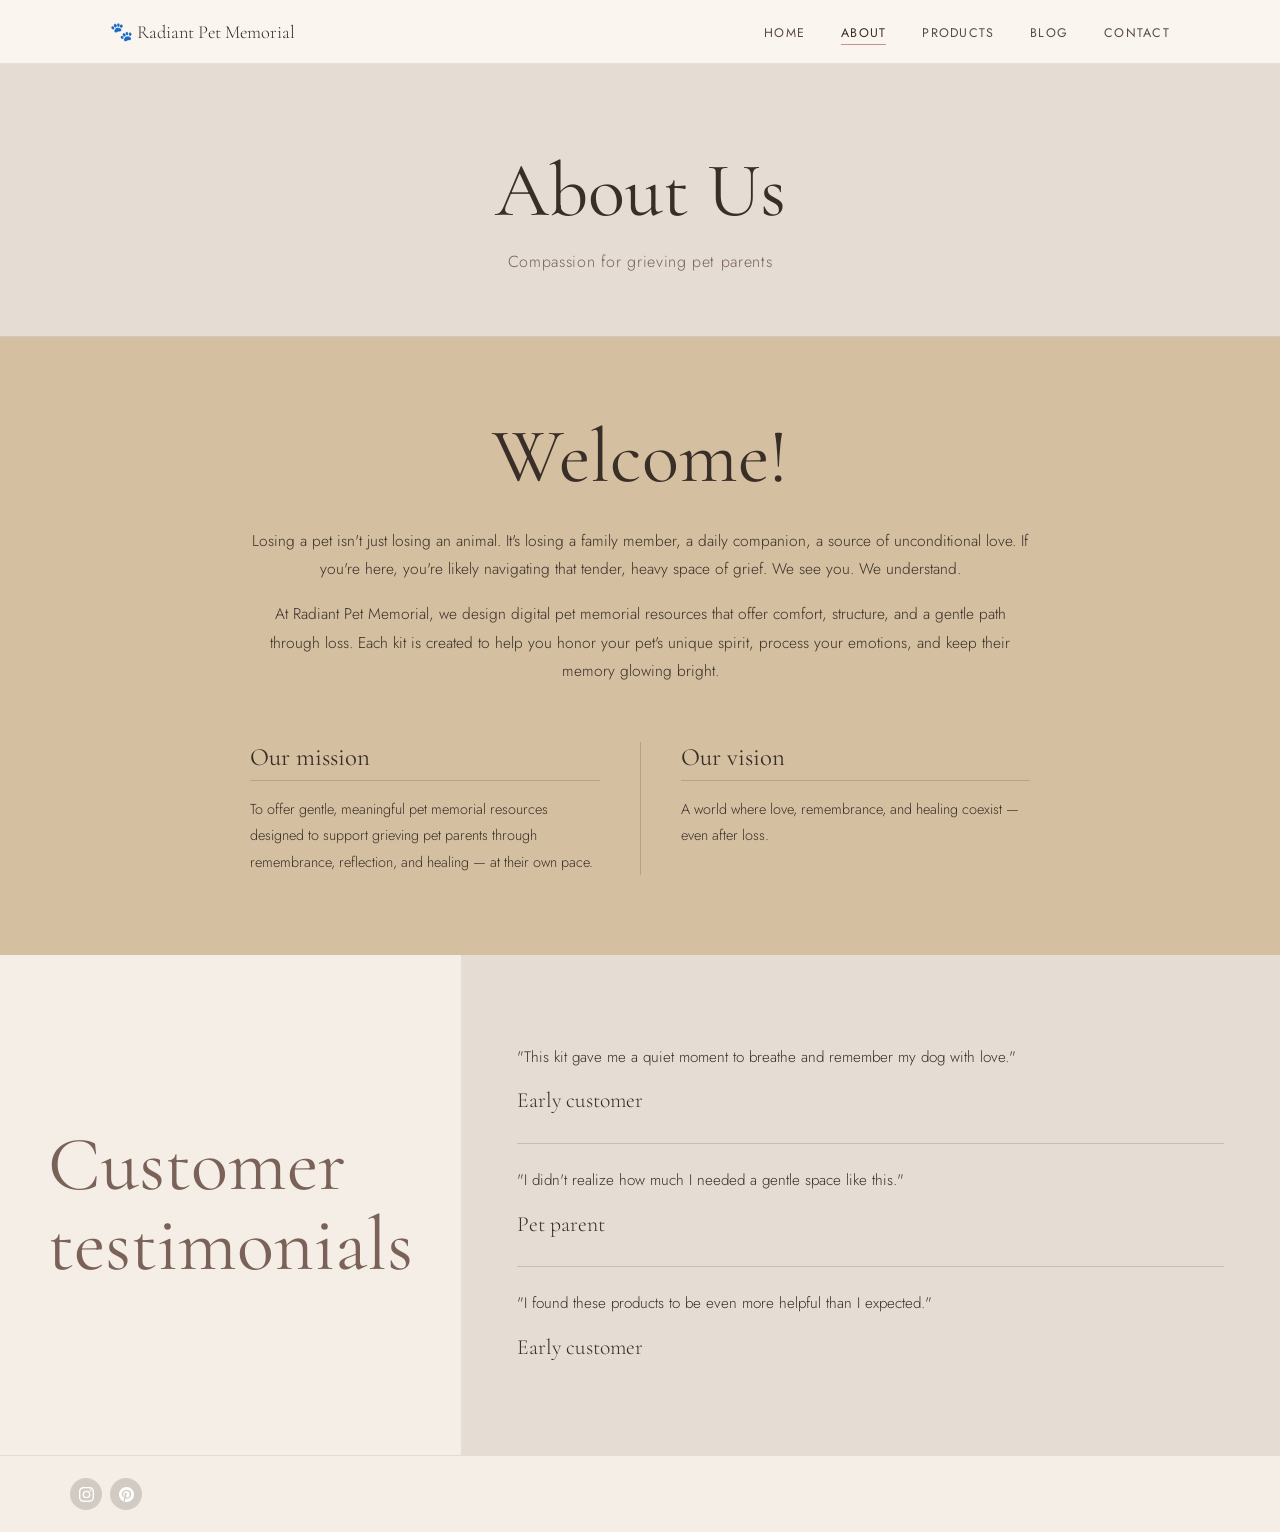
==== about.html @ f90ba98f "Remove footer nav and update Etsy links" ====
<!DOCTYPE html>
<html lang="en">
<head>
  <meta charset="UTF-8" />
  <meta name="viewport" content="width=device-width, initial-scale=1.0" />
  <title>About – Radiant Pet Memorial</title>
  <link rel="preconnect" href="https://fonts.googleapis.com" />
  <link rel="preconnect" href="https://fonts.gstatic.com" crossorigin />
  <link href="https://fonts.googleapis.com/css2?family=Cormorant+Garamond:ital,wght@0,300;0,400;0,500;1,300;1,400&family=Jost:wght@300;400;500&display=swap" rel="stylesheet" />
  <link rel="stylesheet" href="style.css" />
  <style>
    .about-hero {
      background: #e5ddd4;
      padding: 80px 40px 60px;
      text-align: center;
      border-bottom: 1px solid rgba(58,46,40,0.12);
    }
    .about-hero h1 {
      font-family: 'Cormorant Garamond', Georgia, serif;
      font-size: clamp(3rem, 6vw, 5rem);
      font-weight: 400;
      color: #3a2e28;
      margin-bottom: 0.6rem;
    }
    .about-hero p {
      font-size: 1rem;
      color: #7a6258;
      letter-spacing: 0.04em;
    }
  </style>
</head>
<body class="page">

  <nav class="navbar">
    <div class="nav-inner">
      <a href="index.html" class="nav-logo">🐾 Radiant Pet Memorial</a>
      <button class="nav-toggle" id="navToggle"><span></span><span></span><span></span></button>
      <ul class="nav-links" id="navLinks">
        <li><a href="index.html">Home</a></li>
        <li><a href="about.html" class="active">About</a></li>
        <li><a href="products.html">Products</a></li>
        <li><a href="blog.html">Blog</a></li>
        <li><a href="contact.html">Contact</a></li>
      </ul>
    </div>
  </nav>

  <div class="about-hero">
    <h1>About Us</h1>
    <p>Compassion for grieving pet parents</p>
  </div>

  <!-- WELCOME FULL -->
  <section class="sec-tan">
    <div class="sec-inner-sm">
      <div class="welcome-text">
        <h2 class="display">Welcome!</h2>
        <p>Losing a pet isn't just losing an animal. It's losing a family member, a daily companion, a source of unconditional love. If you're here, you're likely navigating that tender, heavy space of grief. We see you. We understand.</p>
        <p>At Radiant Pet Memorial, we design digital pet memorial resources that offer comfort, structure, and a gentle path through loss. Each kit is created to help you honor your pet's unique spirit, process your emotions, and keep their memory glowing bright.</p>
      </div>

      <div class="mission-vision">
        <div class="mv-col">
          <h3>Our mission</h3>
          <p>To offer gentle, meaningful pet memorial resources designed to support grieving pet parents through remembrance, reflection, and healing — at their own pace.</p>
        </div>
        <div class="mv-divider"></div>
        <div class="mv-col">
          <h3>Our vision</h3>
          <p>A world where love, remembrance, and healing coexist — even after loss.</p>
        </div>
      </div>
    </div>
  </section>

  <!-- TESTIMONIALS -->
  <div class="testimonials-layout">
    <div class="t-left">
      <h2 class="display muted">Customer<br />testimonials</h2>
    </div>
    <div class="t-right">
      <div class="testimonial">
        <p class="quote">"This kit gave me a quiet moment to breathe and remember my dog with love."</p>
        <p class="author">Early customer</p>
      </div>
      <hr class="t-hr" />
      <div class="testimonial">
        <p class="quote">"I didn't realize how much I needed a gentle space like this."</p>
        <p class="author">Pet parent</p>
      </div>
      <hr class="t-hr" />
      <div class="testimonial">
        <p class="quote">"I found these products to be even more helpful than I expected."</p>
        <p class="author">Early customer</p>
      </div>
    </div>
  </div>

  <footer class="footer">
    <div class="footer-inner">
      <div class="footer-social">
        <a href="https://www.instagram.com/radiantpetmemorial?igsh=MTEweGh0MDZ3ZXppZw==" target="_blank" rel="noopener" aria-label="Instagram" class="social-btn">
          <svg viewBox="0 0 24 24" fill="currentColor" width="15" height="15"><path d="M12 2.163c3.204 0 3.584.012 4.85.07 3.252.148 4.771 1.691 4.919 4.919.058 1.265.069 1.645.069 4.849 0 3.205-.012 3.584-.069 4.849-.149 3.225-1.664 4.771-4.919 4.919-1.266.058-1.644.07-4.85.07-3.204 0-3.584-.012-4.849-.07-3.26-.149-4.771-1.699-4.919-4.92-.058-1.265-.07-1.644-.07-4.849 0-3.204.013-3.583.07-4.849.149-3.227 1.664-4.771 4.919-4.919 1.266-.057 1.645-.069 4.849-.069zM12 0C8.741 0 8.333.014 7.053.072 2.695.272.273 2.69.073 7.052.014 8.333 0 8.741 0 12c0 3.259.014 3.668.072 4.948.2 4.358 2.618 6.78 6.98 6.98C8.333 23.986 8.741 24 12 24c3.259 0 3.668-.014 4.948-.072 4.354-.2 6.782-2.618 6.979-6.98.059-1.28.073-1.689.073-4.948 0-3.259-.014-3.667-.072-4.947-.196-4.354-2.617-6.78-6.979-6.98C15.668.014 15.259 0 12 0zm0 5.838a6.162 6.162 0 100 12.324 6.162 6.162 0 000-12.324zM12 16a4 4 0 110-8 4 4 0 010 8zm6.406-11.845a1.44 1.44 0 100 2.881 1.44 1.44 0 000-2.881z"/></svg>
        </a>
        <a href="https://radiantpetmemorial.etsy.com" target="_blank" rel="noopener" aria-label="Etsy" class="social-btn">
          <svg viewBox="0 0 24 24" fill="currentColor" width="15" height="15"><path d="M12 0C5.373 0 0 5.373 0 12c0 5.084 3.163 9.426 7.627 11.174-.105-.949-.2-2.405.042-3.441.218-.937 1.407-5.965 1.407-5.965s-.359-.719-.359-1.782c0-1.668.967-2.914 2.171-2.914 1.023 0 1.518.769 1.518 1.69 0 1.029-.655 2.568-.994 3.995-.283 1.194.599 2.169 1.777 2.169 2.133 0 3.772-2.249 3.772-5.495 0-2.873-2.064-4.882-5.012-4.882-3.414 0-5.418 2.561-5.418 5.207 0 1.031.397 2.138.893 2.738a.36.36 0 01.083.345l-.333 1.36c-.053.22-.174.267-.402.161-1.499-.698-2.436-2.889-2.436-4.649 0-3.785 2.75-7.262 7.929-7.262 4.163 0 7.398 2.967 7.398 6.931 0 4.136-2.607 7.464-6.227 7.464-1.216 0-2.359-.632-2.75-1.378l-.748 2.853c-.271 1.043-1.002 2.35-1.492 3.146C9.57 23.812 10.763 24 12 24c6.627 0 12-5.373 12-12S18.627 0 12 0z"/></svg>
        </a>
      </div>
    </div>
  </footer>

  <script src="script.js"></script>
</body>
</html>
---- style.css ----
/* ===== RESET ===== */
*, *::before, *::after { box-sizing: border-box; margin: 0; padding: 0; }
html { scroll-behavior: smooth; }
body {
  font-family: 'Jost', Arial, sans-serif;
  font-weight: 300;
  color: #3a2e28;
  background: #fff;
  overflow-x: hidden;
}
a { text-decoration: none; color: inherit; }
img { display: block; max-width: 100%; }

/* ===== NAV ===== */
.navbar {
  position: fixed;
  top: 0; left: 0; right: 0;
  z-index: 100;
  background: rgba(250,245,238,0.96);
  backdrop-filter: blur(10px);
  border-bottom: 1px solid rgba(58,46,40,0.1);
  height: 64px;
  display: flex;
  align-items: center;
}
.nav-inner {
  max-width: 1140px;
  margin: 0 auto;
  padding: 0 40px;
  width: 100%;
  display: flex;
  align-items: center;
  justify-content: space-between;
}
.nav-logo {
  font-family: 'Cormorant Garamond', Georgia, serif;
  font-size: 1.15rem;
  color: #3a2e28;
  display: flex;
  align-items: center;
  gap: 7px;
}
.nav-logo img {
  width: 28px;
  height: 28px;
  object-fit: contain;
  display: inline-block;
}
.nav-links {
  list-style: none;
  display: flex;
  gap: 36px;
}
.nav-links a {
  font-size: 0.78rem;
  font-weight: 400;
  letter-spacing: 0.1em;
  text-transform: uppercase;
  color: #5a4a44;
  transition: color 0.2s;
  position: relative;
  padding-bottom: 3px;
}
.nav-links a::after {
  content: '';
  position: absolute;
  bottom: 0; left: 0; right: 0;
  height: 1px;
  background: #c4928a;
  transform: scaleX(0);
  transition: transform 0.25s;
}
.nav-links a:hover, .nav-links a.active { color: #3a2e28; }
.nav-links a:hover::after, .nav-links a.active::after { transform: scaleX(1); }

.nav-toggle {
  display: none;
  flex-direction: column;
  gap: 5px;
  background: none;
  border: none;
  cursor: pointer;
}
.nav-toggle span { display: block; width: 24px; height: 1.5px; background: #3a2e28; }

/* ===== PAGE WRAPPER ===== */
.page { padding-top: 64px; }

/* ===== HERO (Home) ===== */
.hero {
  width: 100%;
  line-height: 0;
  position: relative;
}
.hero img {
  width: 100%;
  height: auto;
  display: block;
}

/* ===== SECTION SHARED ===== */
.sec-tan    { background: #d4c0a0; }
.sec-white  { background: #ffffff; }
.sec-cream  { background: #f5eee6; }
.sec-taupe  { background: #e5ddd4; }
.sec-sage   { background: #a8b49a; }

.sec-inner {
  max-width: 1140px;
  margin: 0 auto;
  padding: 80px 40px;
}
.sec-inner-sm {
  max-width: 860px;
  margin: 0 auto;
  padding: 80px 40px;
}

/* ===== TYPOGRAPHY ===== */
.display {
  font-family: 'Cormorant Garamond', Georgia, serif;
  font-weight: 400;
  font-size: clamp(3rem, 6vw, 5.5rem);
  line-height: 1.05;
  color: #3a2e28;
}
.display.muted { color: #7a6258; }

.heading {
  font-family: 'Cormorant Garamond', Georgia, serif;
  font-weight: 400;
  font-size: clamp(1.8rem, 3.5vw, 2.8rem);
  color: #3a2e28;
  margin-bottom: 1.2rem;
}
.heading.center { text-align: center; }

body p { line-height: 1.85; font-size: 0.97rem; }

/* ===== BUTTONS ===== */
.btn-sage {
  display: inline-block;
  padding: 10px 28px;
  background: #8a9e82;
  color: #fff;
  font-family: 'Jost', sans-serif;
  font-size: 0.85rem;
  font-weight: 400;
  letter-spacing: 0.04em;
  border-radius: 50px;
  transition: background 0.2s;
  margin-top: 1.4rem;
}
.btn-sage:hover { background: #728670; }

.btn-outline-dark {
  display: inline-block;
  padding: 10px 28px;
  background: transparent;
  color: #3a2e28;
  font-family: 'Jost', sans-serif;
  font-size: 0.85rem;
  letter-spacing: 0.04em;
  border-radius: 50px;
  border: 1.5px solid #3a2e28;
  transition: all 0.2s;
  margin-top: 1.4rem;
}
.btn-outline-dark:hover { background: #3a2e28; color: #fff; }

.btn-newsletter {
  display: inline-block;
  padding: 10px 26px;
  background: #8a9e82;
  color: #fff;
  font-family: 'Jost', sans-serif;
  font-size: 0.82rem;
  border-radius: 50px;
  margin-top: 1.2rem;
  transition: background 0.2s;
}
.btn-newsletter:hover { background: #728670; }

/* ===== WELCOME (Home / About) ===== */
.welcome-text { text-align: center; }
.welcome-text .display { margin-bottom: 1.8rem; }
.welcome-text p { max-width: 780px; margin: 0 auto 1rem; color: #3a2e28; }

.mission-vision {
  display: grid;
  grid-template-columns: 1fr 1px 1fr;
  gap: 40px;
  margin-top: 3.5rem;
  text-align: left;
}
.mv-divider { background: rgba(58,46,40,0.2); }
.mv-col h3 {
  font-family: 'Cormorant Garamond', Georgia, serif;
  font-size: 1.55rem;
  font-weight: 400;
  color: #3a2e28;
  border-bottom: 1px solid rgba(58,46,40,0.2);
  padding-bottom: 0.5rem;
  margin-bottom: 0.9rem;
}
.mv-col p { font-size: 0.9rem; color: #3a2e28; margin: 0; }

/* ===== PRODUCTS ===== */
.products-intro { text-align: center; max-width: 780px; margin: 0 auto 3rem; }
.products-grid {
  display: grid;
  grid-template-columns: repeat(3, 1fr);
  gap: 36px;
}
.product-card { display: flex; flex-direction: column; align-items: center; }
.product-card img {
  width: 100%;
  aspect-ratio: 3/4;
  object-fit: cover;
  border-radius: 10px;
  box-shadow: 0 6px 28px rgba(58,46,40,0.12);
  margin-bottom: 14px;
}
.product-label {
  font-family: 'Cormorant Garamond', Georgia, serif;
  font-size: 1.15rem;
  text-align: center;
  color: #3a2e28;
}

/* ===== BLOG ===== */
.blog-layout {
  display: grid;
  grid-template-columns: 1fr 1fr;
  min-height: 540px;
}
.blog-img-col { overflow: hidden; }
.blog-img-col img { width: 100%; height: 100%; object-fit: cover; }
.blog-text-col {
  padding: 72px 60px;
  display: flex;
  flex-direction: column;
  justify-content: center;
}
.blog-text-col .display { margin-bottom: 1.4rem; }
.blog-text-col p { color: #3a2e28; }

/* ===== TESTIMONIALS ===== */
.testimonials-layout {
  display: grid;
  grid-template-columns: 1fr 2fr;
  min-height: 500px;
}
.t-left {
  background: #f5eee6;
  display: flex;
  align-items: center;
  justify-content: center;
  padding: 60px 48px;
}
.t-right {
  background: #e5ddd4;
  padding: 60px 56px;
  display: flex;
  flex-direction: column;
  justify-content: center;
}
.testimonial { padding: 22px 0; }
.testimonial p.quote { font-size: 0.95rem; line-height: 1.85; color: #3a2e28; margin-bottom: 10px; }
.testimonial p.author {
  font-family: 'Cormorant Garamond', Georgia, serif;
  font-size: 1.35rem;
  color: #3a2e28;
}
.t-hr { border: none; border-top: 1px solid rgba(58,46,40,0.18); }

/* ===== FAQs ===== */
.faq-layout {
  display: grid;
  grid-template-columns: 1fr 2fr;
  min-height: 580px;
}
.faq-left {
  background: #f5eee6;
  padding: 60px 40px 0;
  display: flex;
  flex-direction: column;
  overflow: hidden;
}
.faq-left .display { margin-bottom: 32px; }
.faq-pets { display: flex; gap: 0; align-items: flex-end; flex: 1; }
.faq-pets img { width: 50%; object-fit: contain; }

.faq-right {
  background: #a8b49a;
  padding: 60px 56px;
  display: flex;
  flex-direction: column;
  justify-content: center;
}
.faq-item { padding: 22px 0; }
.faq-item h3 {
  font-family: 'Cormorant Garamond', Georgia, serif;
  font-size: 1.3rem;
  font-weight: 400;
  color: #fff;
  margin-bottom: 10px;
  line-height: 1.35;
}
.faq-item p { font-size: 0.88rem; line-height: 1.85; color: rgba(255,255,255,0.92); }
.faq-item p a { color: #fff; text-decoration: underline; }
.faq-hr { border: none; border-top: 1px solid rgba(255,255,255,0.3); }

/* ===== LET'S CONNECT ===== */
.connect-wrap { text-align: center; }
.connect-wrap .display { margin-bottom: 18px; }
.connect-rule {
  border: none;
  border-top: 1px solid rgba(58,46,40,0.22);
  max-width: 480px;
  margin: 0 auto 40px;
}
.connect-pets {
  display: flex;
  justify-content: center;
  align-items: flex-end;
  margin-bottom: 52px;
}
.connect-pets img { height: 170px; width: auto; object-fit: contain; }

.connect-cols {
  display: grid;
  grid-template-columns: repeat(3, 1fr);
  gap: 20px;
  text-align: left;
  max-width: 860px;
  margin: 0 auto;
}
.connect-col h4 {
  font-family: 'Cormorant Garamond', Georgia, serif;
  font-size: 1.4rem;
  font-weight: 400;
  margin-bottom: 6px;
  color: #3a2e28;
}
.connect-col p, .connect-col a { font-size: 0.88rem; color: #3a2e28; }
.connect-col a:hover { text-decoration: underline; }

.social-row { display: flex; gap: 10px; margin-top: 6px; }
.social-btn {
  width: 40px; height: 40px;
  border-radius: 50%;
  background: #8a9e82;
  color: #fff;
  display: flex; align-items: center; justify-content: center;
  transition: background 0.2s, transform 0.2s;
}
.social-btn:hover { background: #6e8468; transform: translateY(-2px); }

/* ===== FOOTER ===== */
.footer {
  background: #f5eee6;
  border-top: 1px solid rgba(58,46,40,0.1);
  padding: 22px 40px;
}
.footer-inner {
  max-width: 1140px;
  margin: 0 auto;
  display: flex;
  align-items: center;
  justify-content: space-between;
  flex-wrap: wrap;
  gap: 14px;
}
.footer-nav { display: flex; gap: 28px; flex-wrap: wrap; }
.footer-nav a {
  font-size: 0.75rem;
  letter-spacing: 0.08em;
  text-transform: uppercase;
  color: #5a4a44;
  transition: color 0.2s;
}
.footer-nav a:hover { color: #3a2e28; }
.footer-social { display: flex; gap: 8px; }
.footer-social .social-btn { width: 32px; height: 32px; background: rgba(58,46,40,0.18); }
.footer-social .social-btn:hover { background: rgba(58,46,40,0.35); transform: none; }

/* ===== RESPONSIVE ===== */
@media (max-width: 900px) {
  .blog-layout,
  .testimonials-layout,
  .faq-layout { grid-template-columns: 1fr; }
  .blog-text-col { padding: 48px 32px; }
  .t-left, .t-right { padding: 48px 32px; }
  .faq-left { padding: 48px 32px 0; }
  .faq-right { padding: 48px 32px; }
  .faq-pets img { width: 50%; }
  .products-grid { grid-template-columns: repeat(2, 1fr); }
  .connect-cols { grid-template-columns: 1fr; text-align: center; }
  .social-row { justify-content: center; }
  .mission-vision { grid-template-columns: 1fr; }
  .mv-divider { height: 1px; }
}

@media (max-width: 640px) {
  .nav-links { display: none; flex-direction: column; position: absolute; top: 64px; left: 0; right: 0; background: #faf5ee; padding: 20px 32px; gap: 18px; border-bottom: 1px solid rgba(58,46,40,0.1); }
  .nav-links.open { display: flex; }
  .nav-toggle { display: flex; }
  .sec-inner, .sec-inner-sm { padding: 60px 24px; }
  .products-grid { grid-template-columns: 1fr; max-width: 300px; margin: 0 auto; }
  .connect-pets img { height: 110px; }
  .footer { padding: 20px 24px; }
  .footer-inner { flex-direction: column; align-items: flex-start; }
}
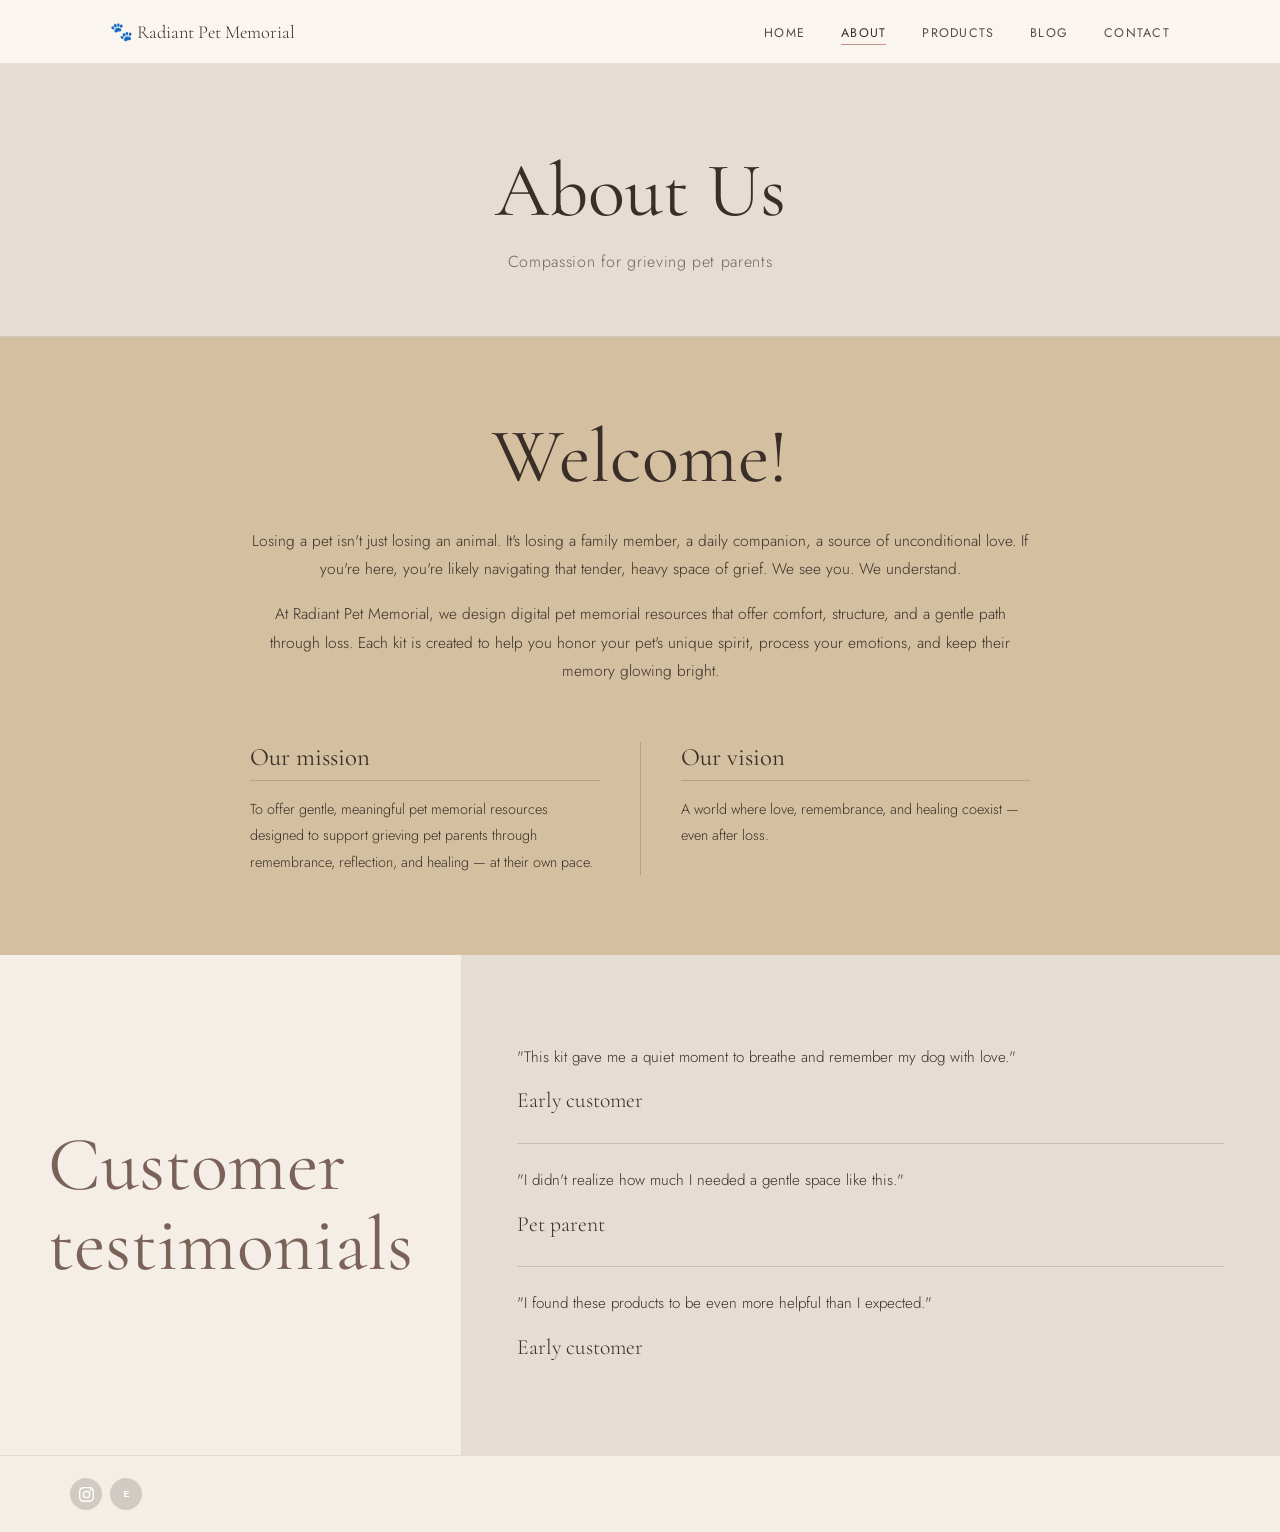
==== commit 53eab8c9: "Fix footer Etsy icon visibility" ====
--- a/about.html
+++ b/about.html
@@ -103,7 +103,7 @@
           <svg viewBox="0 0 24 24" fill="currentColor" width="15" height="15"><path d="M12 2.163c3.204 0 3.584.012 4.85.07 3.252.148 4.771 1.691 4.919 4.919.058 1.265.069 1.645.069 4.849 0 3.205-.012 3.584-.069 4.849-.149 3.225-1.664 4.771-4.919 4.919-1.266.058-1.644.07-4.85.07-3.204 0-3.584-.012-4.849-.07-3.26-.149-4.771-1.699-4.919-4.92-.058-1.265-.07-1.644-.07-4.849 0-3.204.013-3.583.07-4.849.149-3.227 1.664-4.771 4.919-4.919 1.266-.057 1.645-.069 4.849-.069zM12 0C8.741 0 8.333.014 7.053.072 2.695.272.273 2.69.073 7.052.014 8.333 0 8.741 0 12c0 3.259.014 3.668.072 4.948.2 4.358 2.618 6.78 6.98 6.98C8.333 23.986 8.741 24 12 24c3.259 0 3.668-.014 4.948-.072 4.354-.2 6.782-2.618 6.979-6.98.059-1.28.073-1.689.073-4.948 0-3.259-.014-3.667-.072-4.947-.196-4.354-2.617-6.78-6.979-6.98C15.668.014 15.259 0 12 0zm0 5.838a6.162 6.162 0 100 12.324 6.162 6.162 0 000-12.324zM12 16a4 4 0 110-8 4 4 0 010 8zm6.406-11.845a1.44 1.44 0 100 2.881 1.44 1.44 0 000-2.881z"/></svg>
         </a>
         <a href="https://radiantpetmemorial.etsy.com" target="_blank" rel="noopener" aria-label="Etsy" class="social-btn">
-          <svg viewBox="0 0 24 24" fill="currentColor" width="15" height="15"><path d="M12 0C5.373 0 0 5.373 0 12c0 5.084 3.163 9.426 7.627 11.174-.105-.949-.2-2.405.042-3.441.218-.937 1.407-5.965 1.407-5.965s-.359-.719-.359-1.782c0-1.668.967-2.914 2.171-2.914 1.023 0 1.518.769 1.518 1.69 0 1.029-.655 2.568-.994 3.995-.283 1.194.599 2.169 1.777 2.169 2.133 0 3.772-2.249 3.772-5.495 0-2.873-2.064-4.882-5.012-4.882-3.414 0-5.418 2.561-5.418 5.207 0 1.031.397 2.138.893 2.738a.36.36 0 01.083.345l-.333 1.36c-.053.22-.174.267-.402.161-1.499-.698-2.436-2.889-2.436-4.649 0-3.785 2.75-7.262 7.929-7.262 4.163 0 7.398 2.967 7.398 6.931 0 4.136-2.607 7.464-6.227 7.464-1.216 0-2.359-.632-2.75-1.378l-.748 2.853c-.271 1.043-1.002 2.35-1.492 3.146C9.57 23.812 10.763 24 12 24c6.627 0 12-5.373 12-12S18.627 0 12 0z"/></svg>
+          <svg viewBox="0 0 24 24" fill="currentColor" width="15" height="15" aria-hidden="true"><text x="12" y="16" text-anchor="middle" font-size="14" font-family="Arial, sans-serif" font-weight="700">E</text></svg>
         </a>
       </div>
     </div>
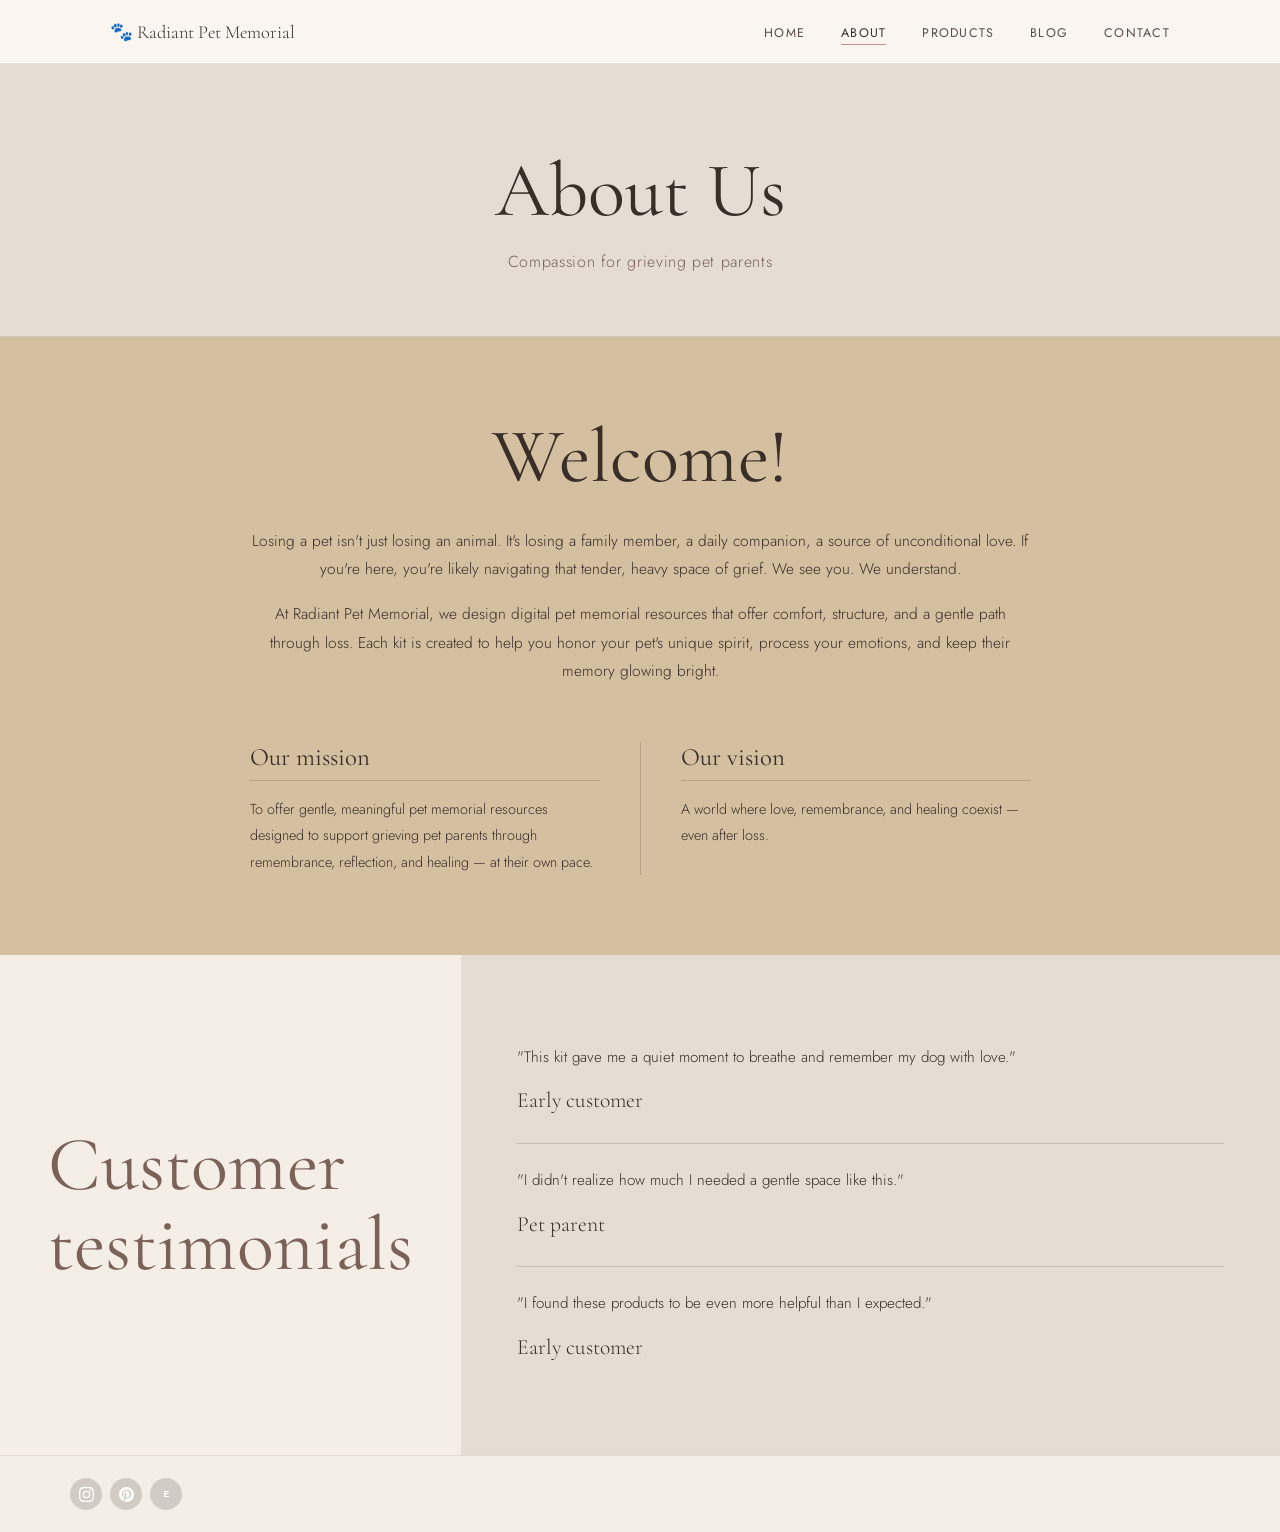
==== commit 0d85965f: "Restore Pinterest icon in footer alongside Etsy and Instagram" ====
--- a/about.html
+++ b/about.html
@@ -102,6 +102,9 @@
         <a href="https://www.instagram.com/radiantpetmemorial?igsh=MTEweGh0MDZ3ZXppZw==" target="_blank" rel="noopener" aria-label="Instagram" class="social-btn">
           <svg viewBox="0 0 24 24" fill="currentColor" width="15" height="15"><path d="M12 2.163c3.204 0 3.584.012 4.85.07 3.252.148 4.771 1.691 4.919 4.919.058 1.265.069 1.645.069 4.849 0 3.205-.012 3.584-.069 4.849-.149 3.225-1.664 4.771-4.919 4.919-1.266.058-1.644.07-4.85.07-3.204 0-3.584-.012-4.849-.07-3.26-.149-4.771-1.699-4.919-4.92-.058-1.265-.07-1.644-.07-4.849 0-3.204.013-3.583.07-4.849.149-3.227 1.664-4.771 4.919-4.919 1.266-.057 1.645-.069 4.849-.069zM12 0C8.741 0 8.333.014 7.053.072 2.695.272.273 2.69.073 7.052.014 8.333 0 8.741 0 12c0 3.259.014 3.668.072 4.948.2 4.358 2.618 6.78 6.98 6.98C8.333 23.986 8.741 24 12 24c3.259 0 3.668-.014 4.948-.072 4.354-.2 6.782-2.618 6.979-6.98.059-1.28.073-1.689.073-4.948 0-3.259-.014-3.667-.072-4.947-.196-4.354-2.617-6.78-6.979-6.98C15.668.014 15.259 0 12 0zm0 5.838a6.162 6.162 0 100 12.324 6.162 6.162 0 000-12.324zM12 16a4 4 0 110-8 4 4 0 010 8zm6.406-11.845a1.44 1.44 0 100 2.881 1.44 1.44 0 000-2.881z"/></svg>
         </a>
+        <a href="https://pin.it/HvTOtUVkY" target="_blank" rel="noopener" aria-label="Pinterest" class="social-btn">
+          <svg viewBox="0 0 24 24" fill="currentColor" width="15" height="15"><path d="M12 0C5.373 0 0 5.373 0 12c0 5.084 3.163 9.426 7.627 11.174-.105-.949-.2-2.405.042-3.441.218-.937 1.407-5.965 1.407-5.965s-.359-.719-.359-1.782c0-1.668.967-2.914 2.171-2.914 1.023 0 1.518.769 1.518 1.69 0 1.029-.655 2.568-.994 3.995-.283 1.194.599 2.169 1.777 2.169 2.133 0 3.772-2.249 3.772-5.495 0-2.873-2.064-4.882-5.012-4.882-3.414 0-5.418 2.561-5.418 5.207 0 1.031.397 2.138.893 2.738a.36.36 0 01.083.345l-.333 1.36c-.053.22-.174.267-.402.161-1.499-.698-2.436-2.889-2.436-4.649 0-3.785 2.75-7.262 7.929-7.262 4.163 0 7.398 2.967 7.398 6.931 0 4.136-2.607 7.464-6.227 7.464-1.216 0-2.359-.632-2.75-1.378l-.748 2.853c-.271 1.043-1.002 2.35-1.492 3.146C9.57 23.812 10.763 24 12 24c6.627 0 12-5.373 12-12S18.627 0 12 0z"/></svg>
+        </a>
         <a href="https://radiantpetmemorial.etsy.com" target="_blank" rel="noopener" aria-label="Etsy" class="social-btn">
           <svg viewBox="0 0 24 24" fill="currentColor" width="15" height="15" aria-hidden="true"><text x="12" y="16" text-anchor="middle" font-size="14" font-family="Arial, sans-serif" font-weight="700">E</text></svg>
         </a>
